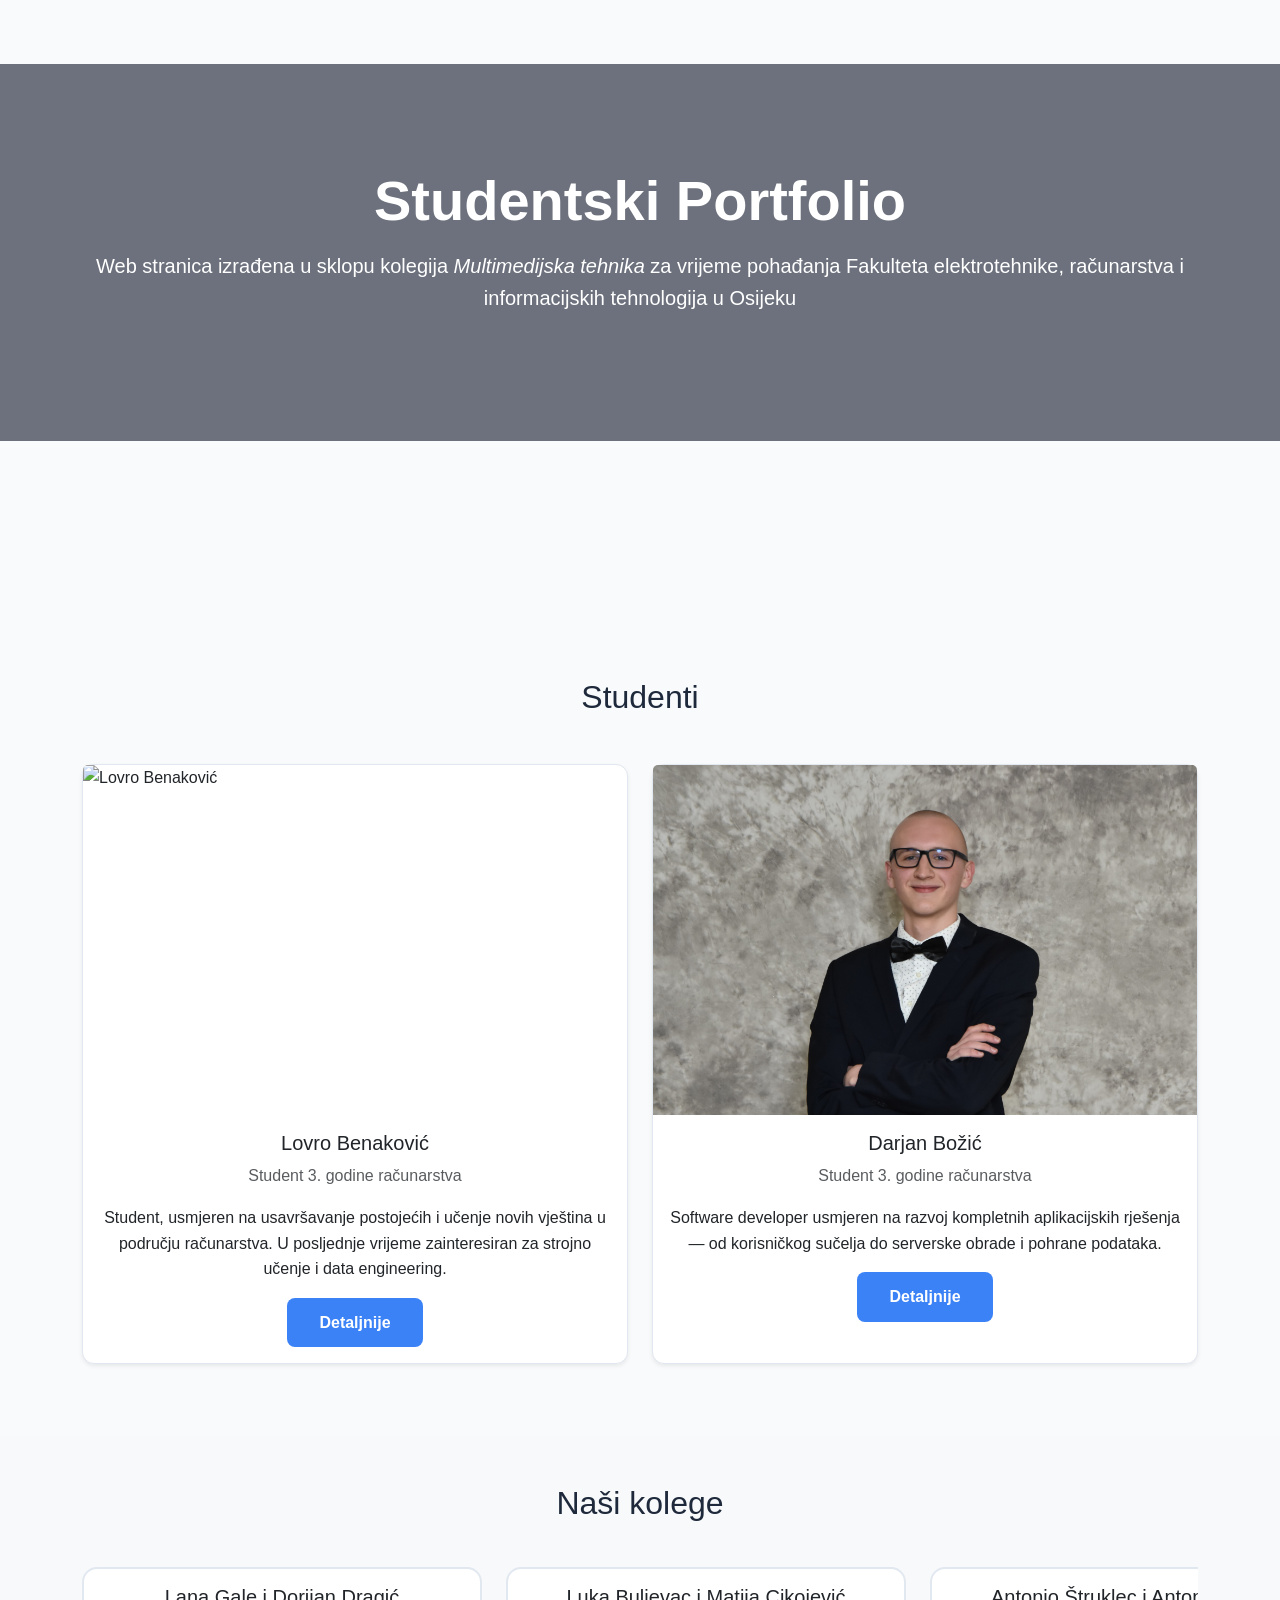
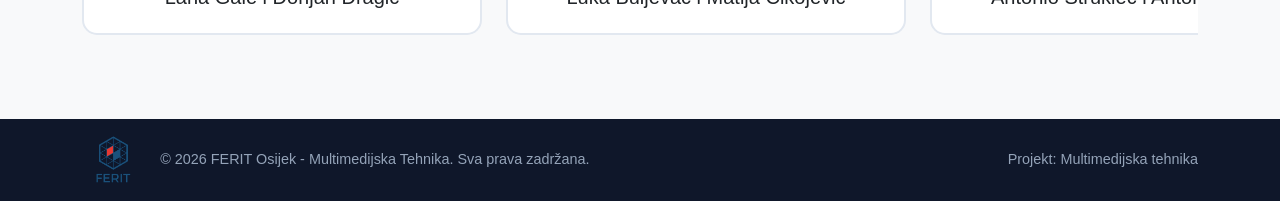
==== index.html @ 5d55bcb5 "Initial commit + fix + compression" ====
<!DOCTYPE html>
<html lang="en">
<head>
    <meta charset="UTF-8">
    <meta name="viewport" content="width=device-width, initial-scale=1.0">
    <title>Portfolio</title>
    <link href="https://cdn.jsdelivr.net/npm/bootstrap@5.3.0/dist/css/bootstrap.min.css" rel="stylesheet">
    <link rel="stylesheet" href="styles.css">
    <script src="https://code.jquery.com/jquery-3.6.0.min.js"></script>
    <script src="https://cdn.jsdelivr.net/npm/@popperjs/core@2.11.6/dist/umd/popper.min.js"></script>
    <script src="https://cdn.jsdelivr.net/npm/bootstrap@5.3.0/dist/js/bootstrap.min.js"></script>
</head>
<body>
    <header>
        <section class="hero-section position-relative overflow-hidden">
            <video autoplay muted loop class="hero-video">
                <source src="videos/hero-video.mp4" type="video/mp4">
                <source src="videos/FERIT.webm" type="video/webm">
                Your browser does not support the video tag.
            </video>
            <div class="hero-overlay d-flex align-items-center">
                <div class="container text-center text-white">
                    <h1 class="display-4 fw-bold mb-3">Studentski Portfolio</h1>
                    <p class="lead mb-4">Web stranica izrađena u sklopu kolegija <i><a href="https://www.ferit.unios.hr/upisi-i-studiji/strucni-prijediplomski-studiji#racunarstvo#SR6-02" target="_blank">Multimedijska tehnika</a></i> za vrijeme pohađanja 
                        <a href="https://www.ferit.unios.hr/" target="_blank">Fakulteta elektrotehnike, računarstva i informacijskih tehnologija u Osijeku</a>
                    </p>
                </div>
            </div>
        </section>
    </header>

    <main>
        <section id="studenti" class="py-5">
            <div class="container">
                <h2 class="text-center mb-5">Studenti</h2>
                <div class="row">
                    <div class="col-md-6 mb-4">
                        <div class="card h-100 shadow-sm">
                            <img src="images/lb/lovro.png" class="card-img-top" alt="Lovro Benaković">
                            <div class="card-body text-center">
                                <h5 class="card-title">Lovro Benaković</h5>
                                <p class="card-text text-muted">Student 3. godine računarstva</p>
                                <p class="card-text">Student, usmjeren na usavršavanje postojećih i učenje novih vještina u području računarstva. 
                                    U posljednje vrijeme zainteresiran za strojno učenje i data engineering.
                                </p>
                                <a href="lbenakovic.html" class="btn btn-primary">Detaljnije</a>
                            </div>
                        </div>
                    </div>
                    <div class="col-md-6 mb-4">
                        <div class="card h-100 shadow-sm">
                            <img src="images/db/darjan.jpg" class="card-img-top" alt="Darjan Božić">
                            <div class="card-body text-center">
                                <h5 class="card-title">Darjan Božić</h5>
                                <p class="card-text text-muted">Student 3. godine računarstva</p>
                                <p class="card-text">Software developer usmjeren na razvoj kompletnih aplikacijskih rješenja — od korisničkog sučelja do serverske obrade i pohrane podataka.</p>
                                <a href="dbozic.html" class="btn btn-primary">Detaljnije</a>
                            </div>
                        </div>
                    </div>
                </div>
            </div>
        </section>
        <section id="ostali" class="py-5 bg-light">
            <div class="container">
                <h2 class="text-center mb-4">Naši kolege</h2>
                <div class="horizontal-scroll">
                    <div class="scroll-container">
                        <a href="https://astmaticar.github.io/Portfolio_Studenata/projekt/" class="student-pair-btn" target="_blank">
                            <button class="pair-content btn btn-outline-dark">
                                <h5>Lana Gale i Dorijan Dragić</h5>
                            </button>
                        </a>
                        <a href="https://webbiography.onrender.com/" class="student-pair-btn" target="_blank">
                            <button class="pair-content btn btn-outline-dark">
                                <h5>Luka Buljevac i Matija Cikojević</h5>
                            </button>
                        </a>
                        <a href="https://multimedija-sula-struklec.netlify.app/" class="student-pair-btn" target="_blank">
                            <button class="pair-content btn btn-outline-dark">
                                <h5>Antonio Štruklec i Antonija Šula</h5>
                            </button>
                        </a>
                    </div>
                </div>
            </div>
        </section>
    </main>
    <footer>
        <div class="container d-flex align-items-center gap-3">
            <img src="images/logo.png" class="footer-logo" alt="Logo">
            <p class="mb-0">© 2026 FERIT Osijek - Multimedijska Tehnika. Sva prava zadržana.</p>
            <span class="ms-auto">Projekt: Multimedijska tehnika</span>
        </div>
    </footer>
</body>
</html>
---- styles.css ----
:root {
    --color-1: #0F172A; 
    --color-2: #3B82F6;
    --color-3: #F8FAFC; 
    --color-4: #E2E8F0; 
    --white: #ffffff;
}

body {
    font-family: 'Inter', 'Segoe UI', Roboto, sans-serif;
    line-height: 1.6;
    color: #1E293B;
    background-color: var(--color-3);
    margin: 0;
}

.navbar {
    background-color: var(--color-1) !important;
    padding: 0.75rem 0;
    border-bottom: 1px solid rgba(255, 255, 255, 0.1);
}

.hero-section {
    height: 70vh; 
    min-height: 400px;
}

.hero-video {
    position: absolute;
    top: 50%;
    left: 50%;
    min-width: 100%;
    min-height: 100%;
    width: auto;
    height: auto;
    z-index: 0;
    transform: translate(-50%, -50%);
    object-fit: cover;
}

.hero-overlay {
    position: relative;
    z-index: 1;
    height: 75%;
    background: rgba(15, 23, 42, 0.6);
}
.hero-overlay a{
    color: white;
    text-decoration: none;
}
.hero-overlay a:hover {
    text-decoration: underline;
}

#studenti .card-img-top {
    height: 350px;
    object-fit: cover;
}

.horizontal-scroll {
    overflow-x: auto;
    padding: 20px 0;
}

.scroll-container {
    display: flex;
    gap: 1.5rem;
    padding-bottom: 1rem;
    
}

.student-pair-btn {
    text-decoration: none;
    flex: 0 0 auto;
}

.pair-content {
    min-width: 400px;
    padding: 1rem !important;
    border: 2px solid var(--color-4) !important;
    background: var(--white);
    border-radius: 15px;
    transition: 0.3s;
}

.pair-content:hover {
    border-color: #F8FAFC !important;
    background: #3B82F6;
    transform: translateY(-3px);
}

.portfolio-card.profile-details {
    display: flex;
    flex-direction: row;
    align-items: center;
    gap: 3rem;
    max-width: 1000px;
    margin: 3rem auto;
    padding: 2.5rem;
    background-color: var(--white);
    border-radius: 20px;
    box-shadow: 0 10px 25px rgba(15, 23, 42, 0.05);
    border: 1px solid var(--color-4);
}

.profile-details .profile-photo {
    width: 180px;
    height: 180px;
    object-fit: cover;
    border-radius: 50%;
    border: 4px solid var(--white);
    box-shadow: 0 0 0 4px var(--color-2);
    flex-shrink: 0;
    cursor: pointer;
    transition: 0.3s ease;
}

.profile-photo:hover {
    transform: translateY(-5px);
    box-shadow: 0 0 0 4px #2563eb;
    scale: 1.07;
}

.profile-info h1 {
    font-size: 2.2rem;
    font-weight: 800;
    color: var(--color-1);
}

section {
    padding: 4rem 0;
}

.card {
    border: 1px solid var(--color-4);
    border-radius: 12px;
    background-color: var(--white);
    transition: 0.3s ease;
}

.card:hover {
    transform: translateY(-5px);
    box-shadow: 0 12px 20px rgba(15, 23, 42, 0.08);
}

.btn-primary {
    background-color: var(--color-2);
    border: none;
    border-radius: 8px;
    padding: 0.8rem 2rem;
    font-weight: 600;
}

.btn-primary:hover {
    background-color: #2563eb;
    transform: translateY(-2px);
}

footer {
    background-color: var(--color-1);
    color: #94A3B8;
    padding: 1rem 0;
    font-size: 0.9rem;
}

.footer-logo {
    height: 50px;
    width: auto;
}

@media (max-width: 768px) {
    .portfolio-card.profile-details {
        flex-direction: column;
        text-align: center;
        gap: 1.5rem;
        margin: 1rem;
    }
    .hero-section { height: 50vh; }
}

.info-strip {
    display: flex;
    flex-wrap: wrap; 
    background: var(--white);
    border: 1px solid var(--color-4);
    border-radius: 16px;
    overflow: hidden;
    box-shadow: 0 4px 15px rgba(15, 23, 42, 0.05);
    margin-bottom: 2rem;
}

.info-chip {
    flex: 1 1 200px;
    padding: 1.5rem;
    border-right: 1px solid var(--color-4);
    border-bottom: 1px solid var(--color-4);
    display: flex;
    flex-direction: column;
    justify-content: center;
    transition: background 0.2s ease;
}

.info-chip:last-child {
    border-right: none;
}

.info-chip:hover {
    background-color: var(--color-3);
}

.info-chip .info-label {
    color: var(--color-2);
    font-size: 0.7rem;
    font-weight: 700;
    text-transform: uppercase;
    letter-spacing: 1px;
    margin-bottom: 0.3rem;
    display: block;
}

.info-chip .info-value {
    color: var(--color-1);
    font-weight: 600;
    font-size: 1rem;
    word-break: break-word;
}


@media (max-width: 768px) {
    .info-chip {
        border-right: none;
        flex: 1 1 100%;
    }
}

.info-value a{
    color: var(--color-1);
    text-decoration: none;
}
.info-value a:hover {
    text-decoration: underline;
}

.skola a {
    color: var(--color-1);
    text-decoration: none;
}
.skola a:hover {
    text-decoration: underline;
}
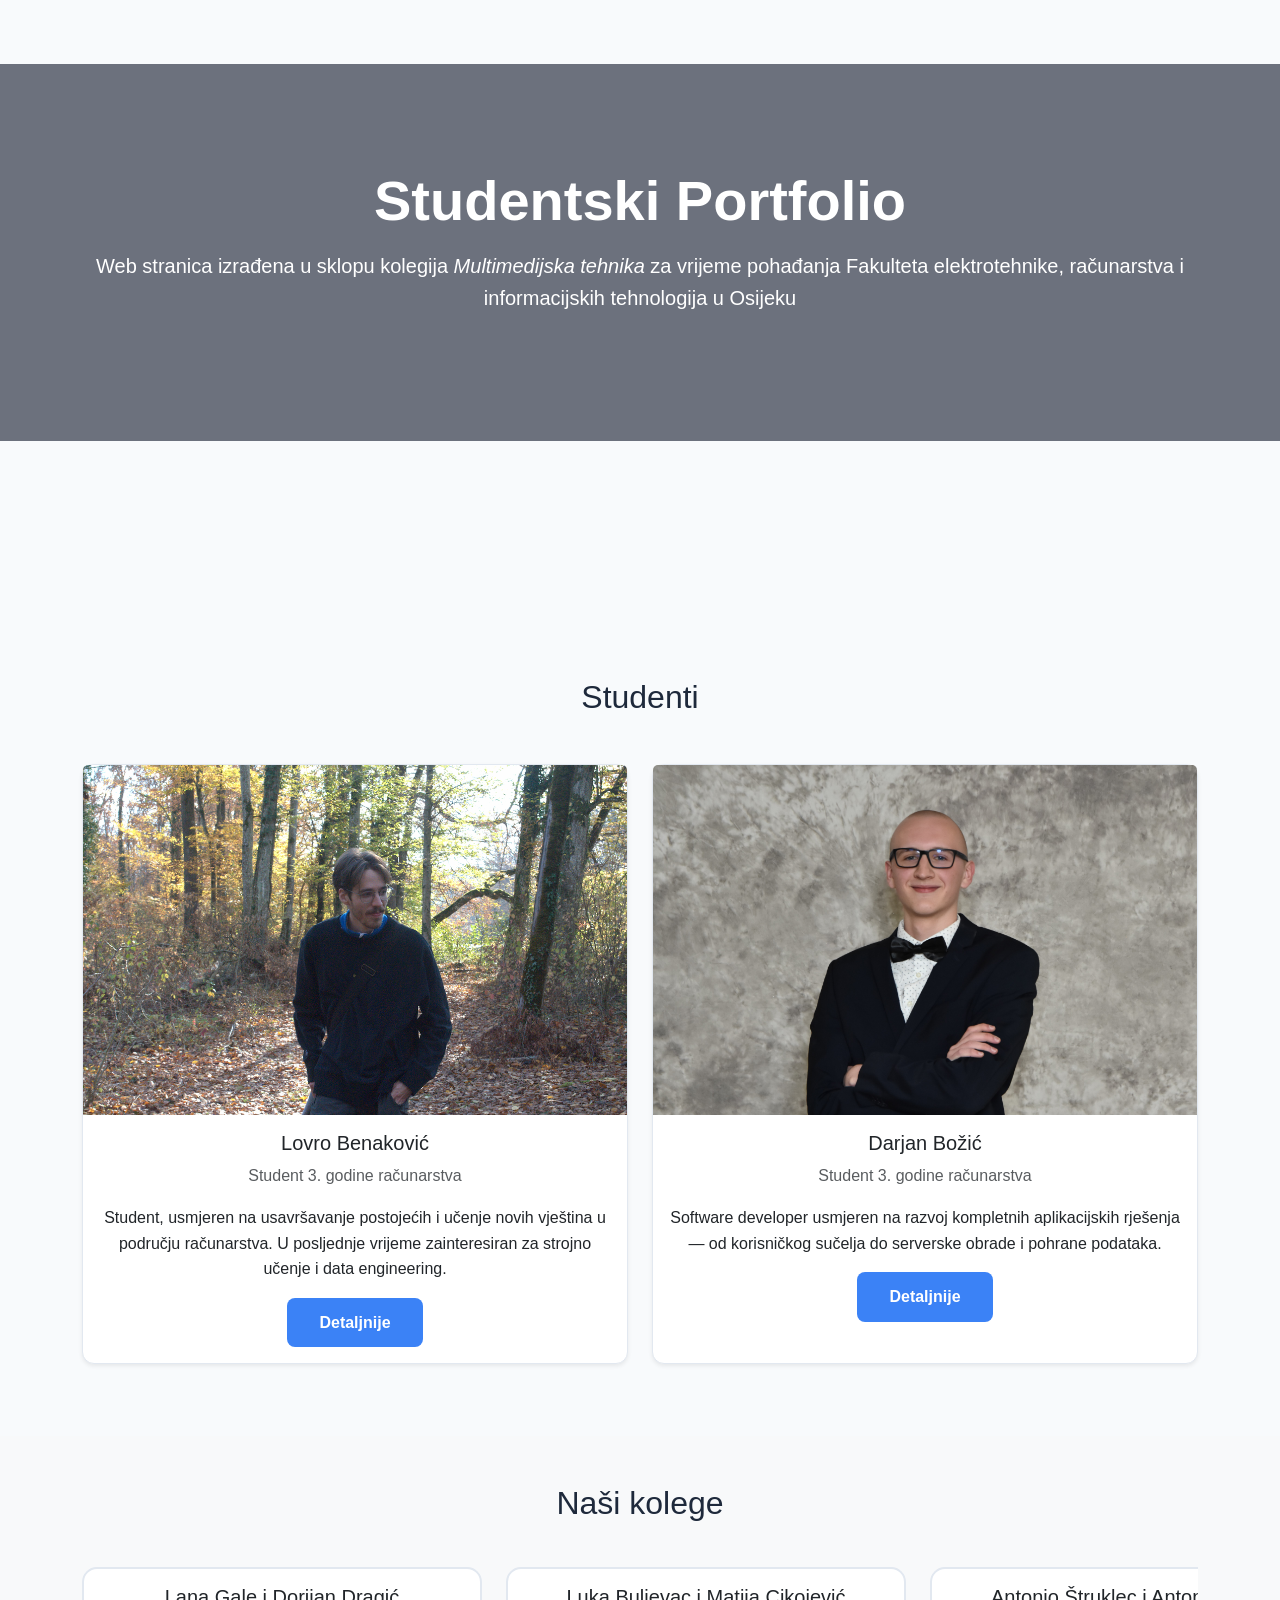
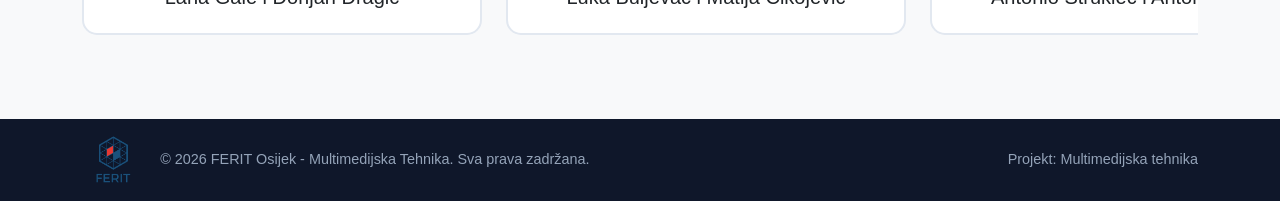
==== commit 6a37b243: "Fixes for low res photos" ====
--- a/index.html
+++ b/index.html
@@ -36,7 +36,7 @@
                 <div class="row">
                     <div class="col-md-6 mb-4">
                         <div class="card h-100 shadow-sm">
-                            <img src="images/lb/lovro.png" class="card-img-top" alt="Lovro Benaković">
+                            <img src="images/lb/lovro-lowRes.png" class="card-img-top" alt="Lovro Benaković">
                             <div class="card-body text-center">
                                 <h5 class="card-title">Lovro Benaković</h5>
                                 <p class="card-text text-muted">Student 3. godine računarstva</p>
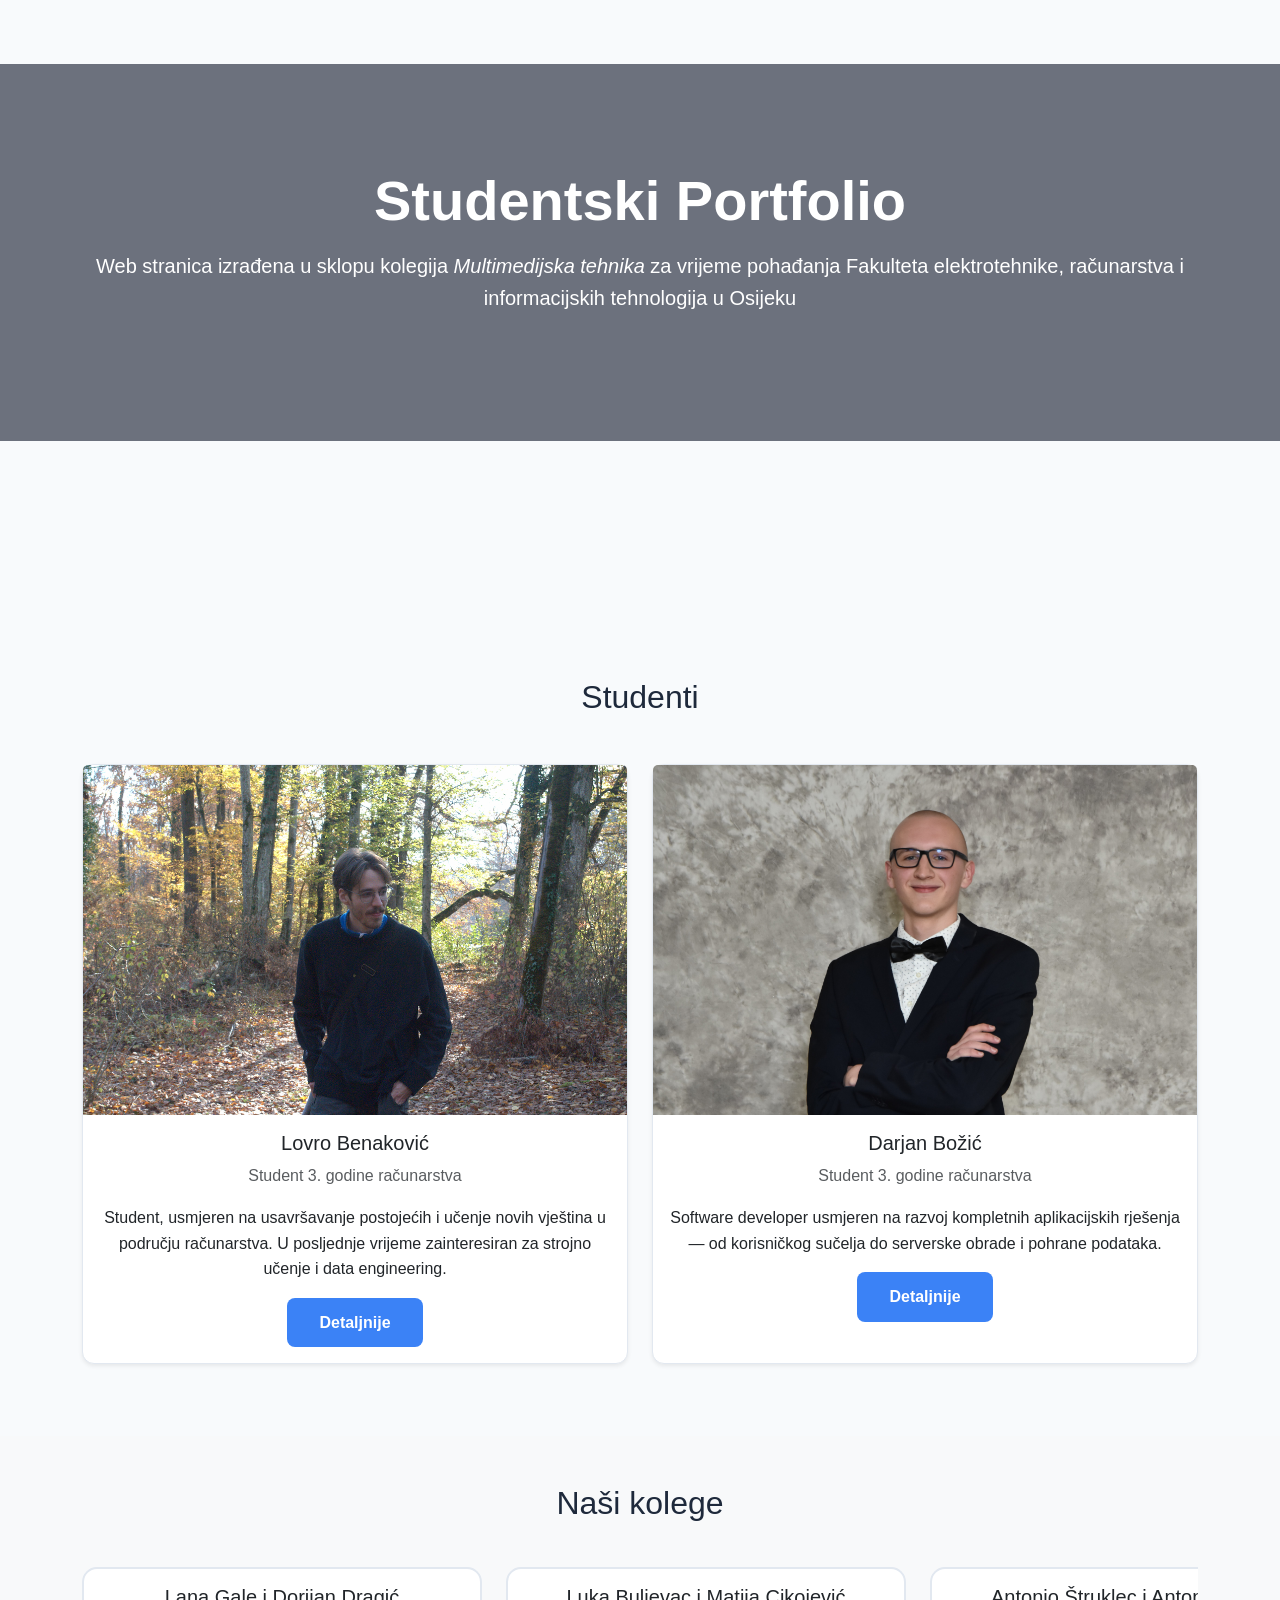
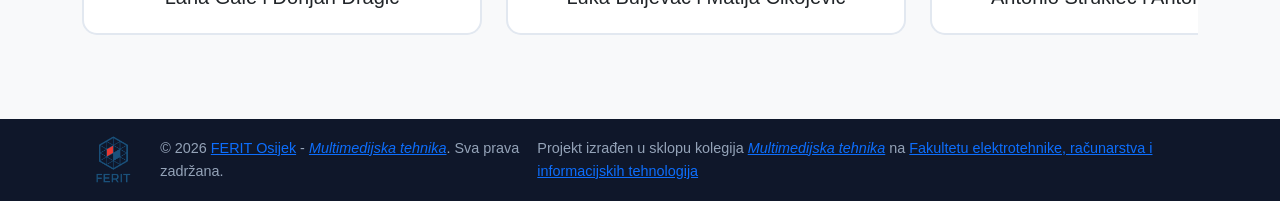
==== commit 67ca884e: "Changes to URL's" ====
--- a/index.html
+++ b/index.html
@@ -89,8 +89,8 @@
     <footer>
         <div class="container d-flex align-items-center gap-3">
             <img src="images/logo.png" class="footer-logo" alt="Logo">
-            <p class="mb-0">© 2026 FERIT Osijek - Multimedijska Tehnika. Sva prava zadržana.</p>
-            <span class="ms-auto">Projekt: Multimedijska tehnika</span>
+            <p class="mb-0">© 2026 <a href="https://www.ferit.unios.hr/">FERIT Osijek</a> - <a href="https://www.ferit.unios.hr/upisi-i-studiji/strucni-prijediplomski-studiji#racunarstvo#SR6-02" target="_blank"><i>Multimedijska tehnika</i></a>. Sva prava zadržana.</p>
+            <span class="ms-auto">Projekt izrađen u sklopu kolegija <a href="https://www.ferit.unios.hr/upisi-i-studiji/strucni-prijediplomski-studiji#racunarstvo#SR6-02" target="_blank"><i>Multimedijska tehnika</i></a> na <a href="https://www.ferit.unios.hr/" target="_blank">Fakultetu elektrotehnike, računarstva i informacijskih tehnologija</a></span>
         </div>
     </footer>
 </body>
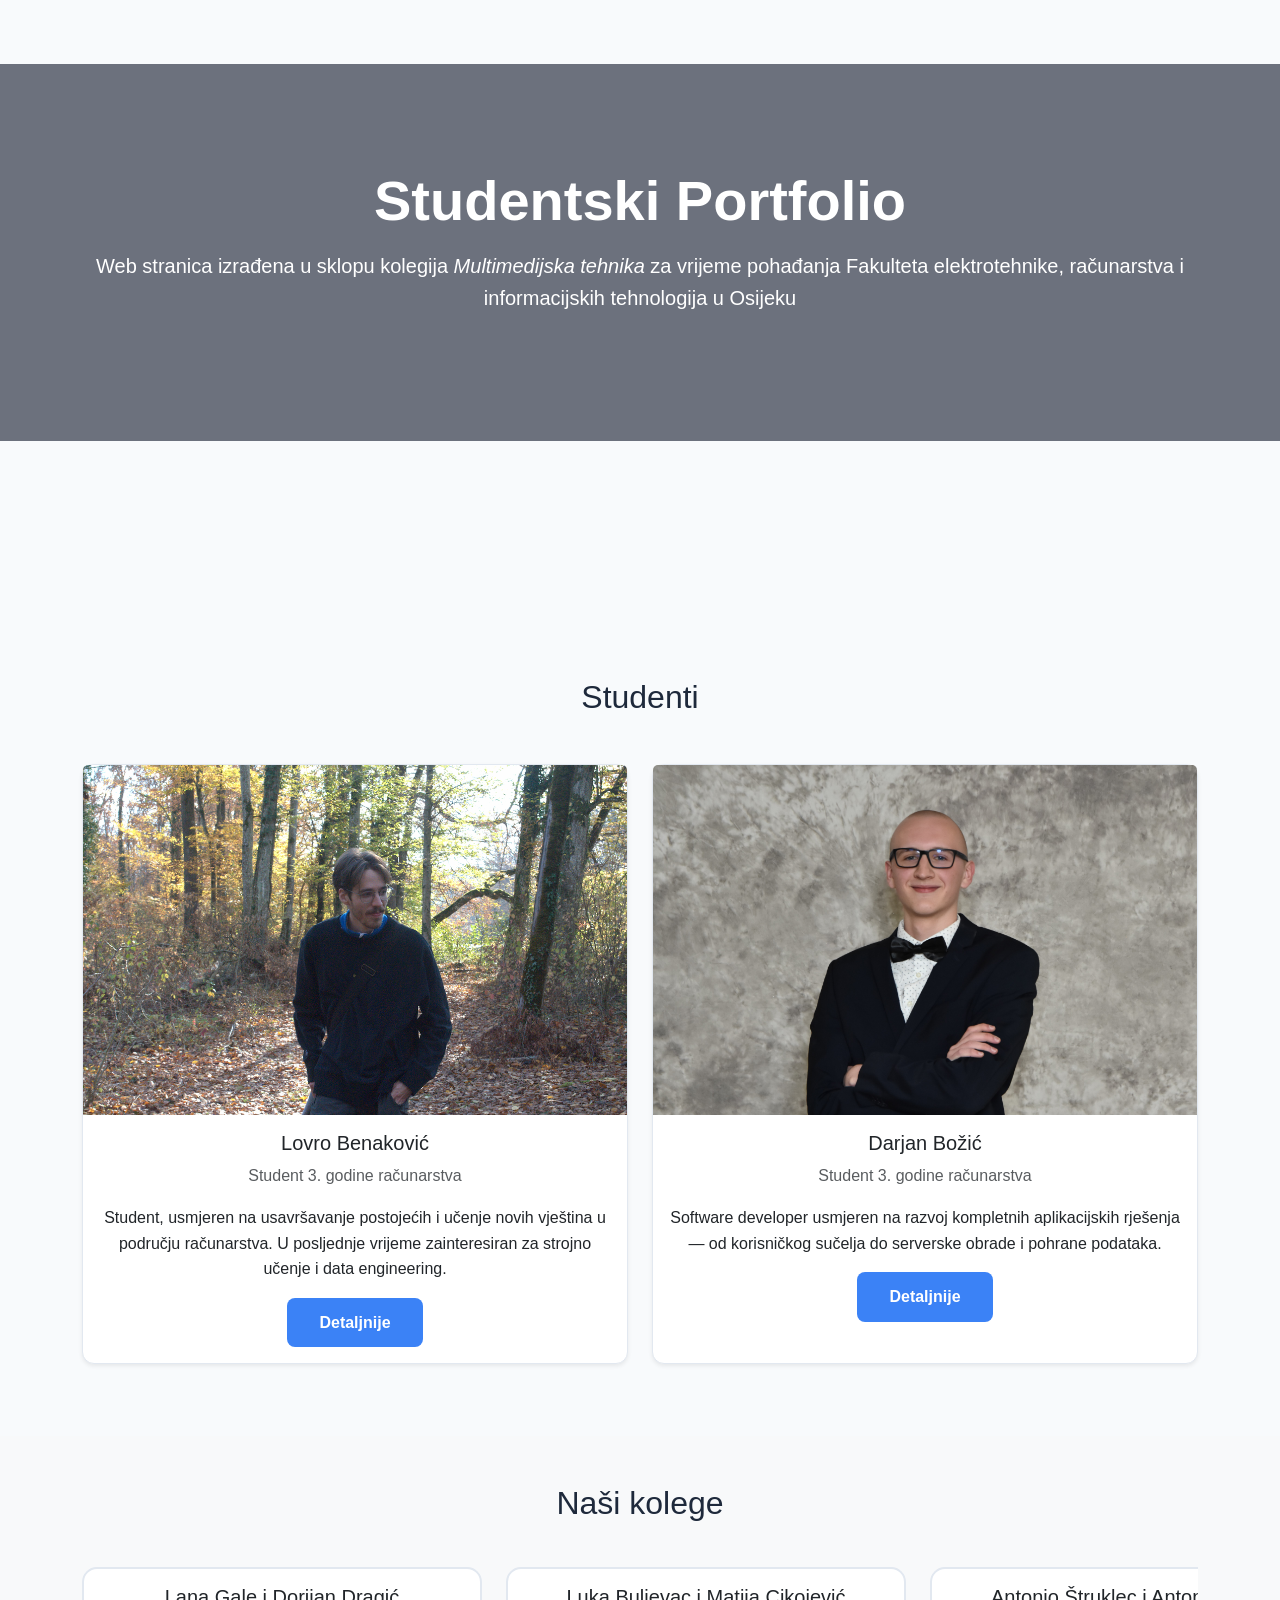
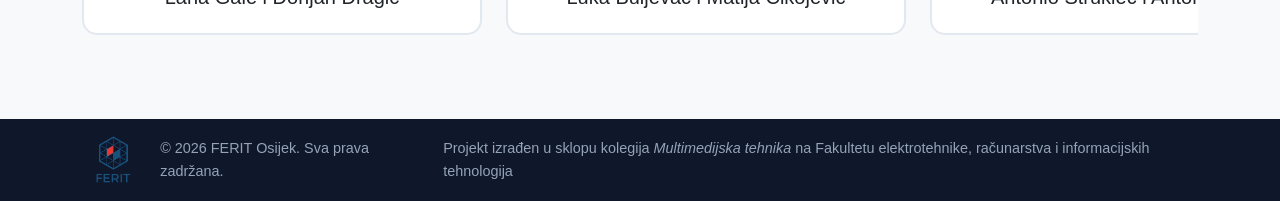
==== commit b24e282d: "Shorter description for footer" ====
--- a/index.html
+++ b/index.html
@@ -89,7 +89,7 @@
     <footer>
         <div class="container d-flex align-items-center gap-3">
             <img src="images/logo.png" class="footer-logo" alt="Logo">
-            <p class="mb-0">© 2026 <a href="https://www.ferit.unios.hr/">FERIT Osijek</a> - <a href="https://www.ferit.unios.hr/upisi-i-studiji/strucni-prijediplomski-studiji#racunarstvo#SR6-02" target="_blank"><i>Multimedijska tehnika</i></a>. Sva prava zadržana.</p>
+            <p class="mb-0">© 2026 <a href="https://www.ferit.unios.hr/"></a>FERIT Osijek</a>. Sva prava zadržana.</p>
             <span class="ms-auto">Projekt izrađen u sklopu kolegija <a href="https://www.ferit.unios.hr/upisi-i-studiji/strucni-prijediplomski-studiji#racunarstvo#SR6-02" target="_blank"><i>Multimedijska tehnika</i></a> na <a href="https://www.ferit.unios.hr/" target="_blank">Fakultetu elektrotehnike, računarstva i informacijskih tehnologija</a></span>
         </div>
     </footer>
--- a/styles.css
+++ b/styles.css
@@ -168,6 +168,11 @@
     width: auto;
 }
 
+footer a {
+    color: #94A3B8;
+    text-decoration: none;
+}
+
 @media (max-width: 768px) {
     .portfolio-card.profile-details {
         flex-direction: column;
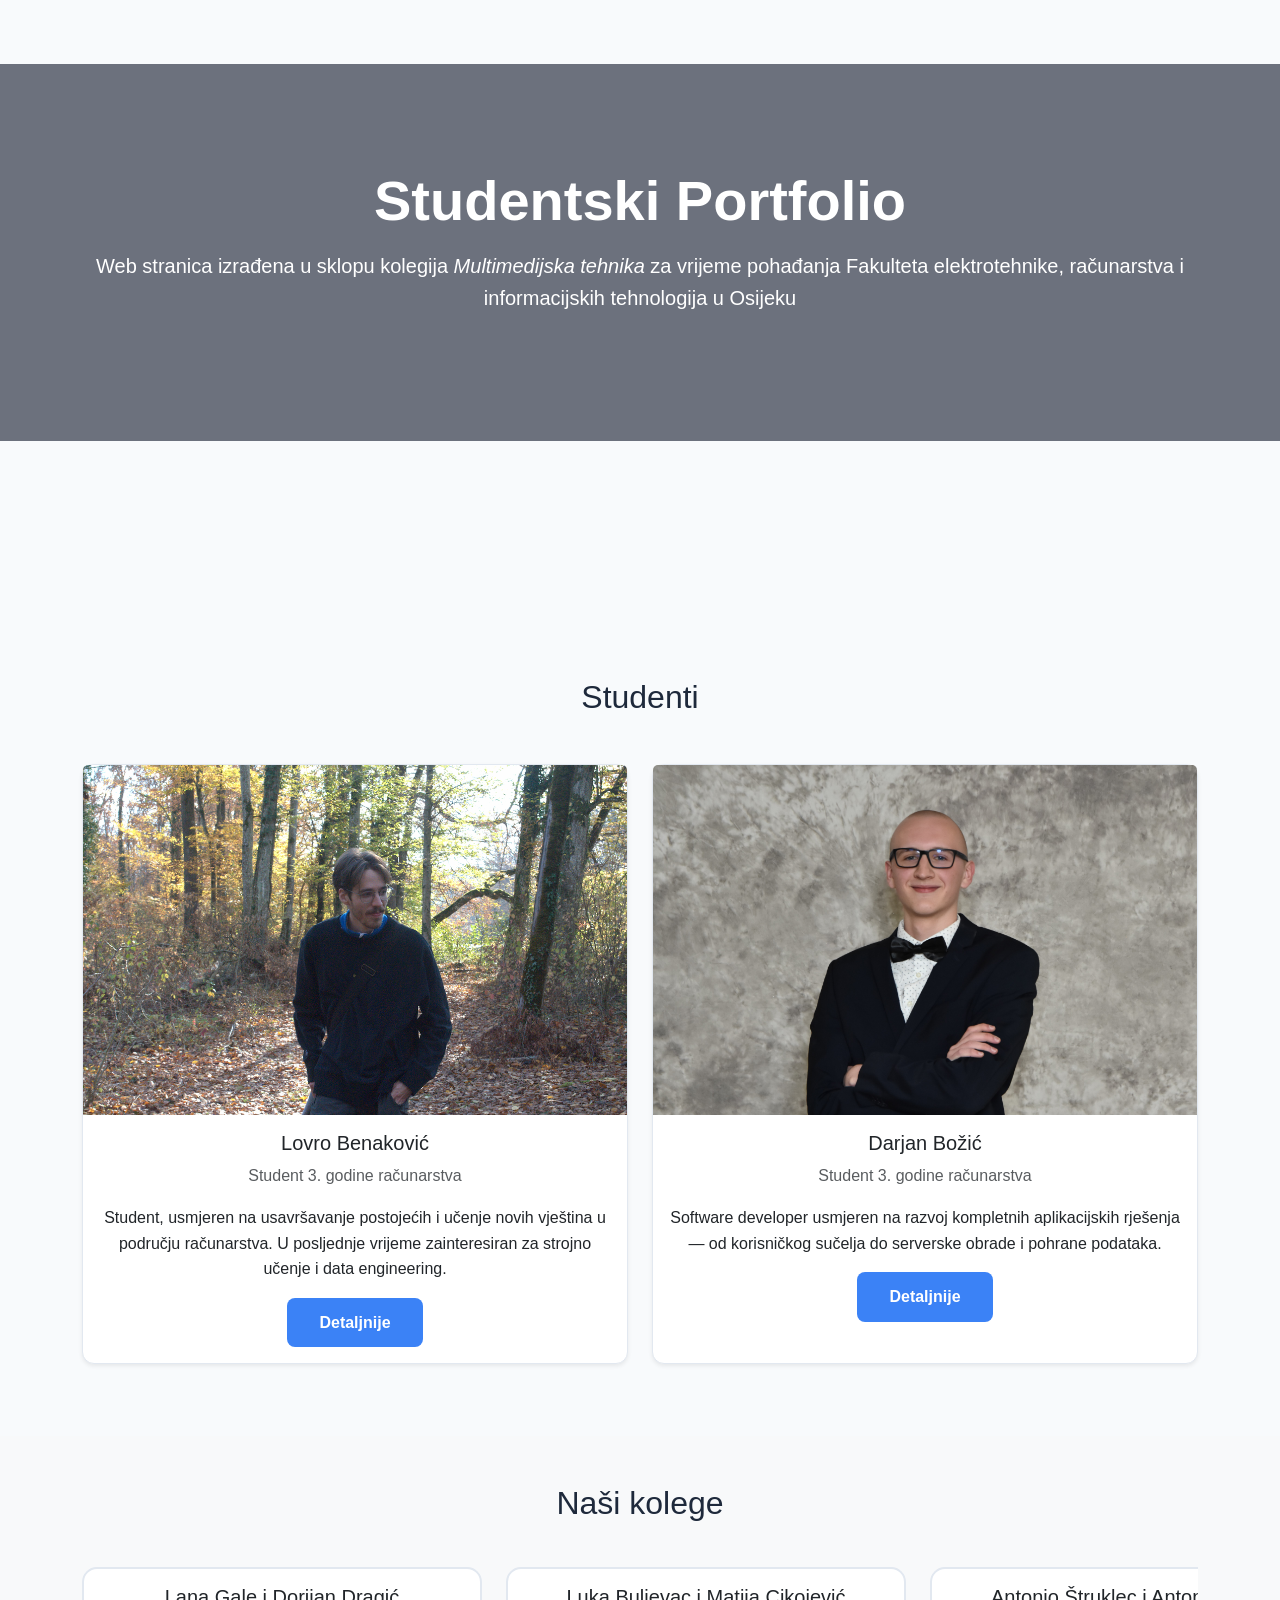
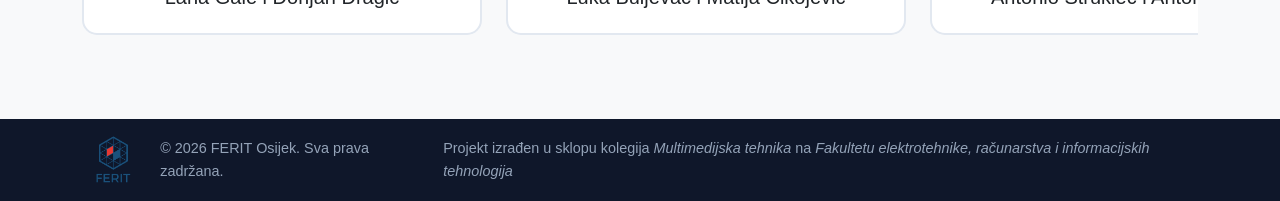
==== commit ae585159: "Add italic to links" ====
--- a/index.html
+++ b/index.html
@@ -90,7 +90,7 @@
         <div class="container d-flex align-items-center gap-3">
             <img src="images/logo.png" class="footer-logo" alt="Logo">
             <p class="mb-0">© 2026 <a href="https://www.ferit.unios.hr/"></a>FERIT Osijek</a>. Sva prava zadržana.</p>
-            <span class="ms-auto">Projekt izrađen u sklopu kolegija <a href="https://www.ferit.unios.hr/upisi-i-studiji/strucni-prijediplomski-studiji#racunarstvo#SR6-02" target="_blank"><i>Multimedijska tehnika</i></a> na <a href="https://www.ferit.unios.hr/" target="_blank">Fakultetu elektrotehnike, računarstva i informacijskih tehnologija</a></span>
+            <span class="ms-auto">Projekt izrađen u sklopu kolegija <a href="https://www.ferit.unios.hr/upisi-i-studiji/strucni-prijediplomski-studiji#racunarstvo#SR6-02" target="_blank"><i>Multimedijska tehnika</i></a> na <a href="https://www.ferit.unios.hr/" target="_blank"><i>Fakultetu elektrotehnike, računarstva i informacijskih tehnologija</i></a></span>
         </div>
     </footer>
 </body>
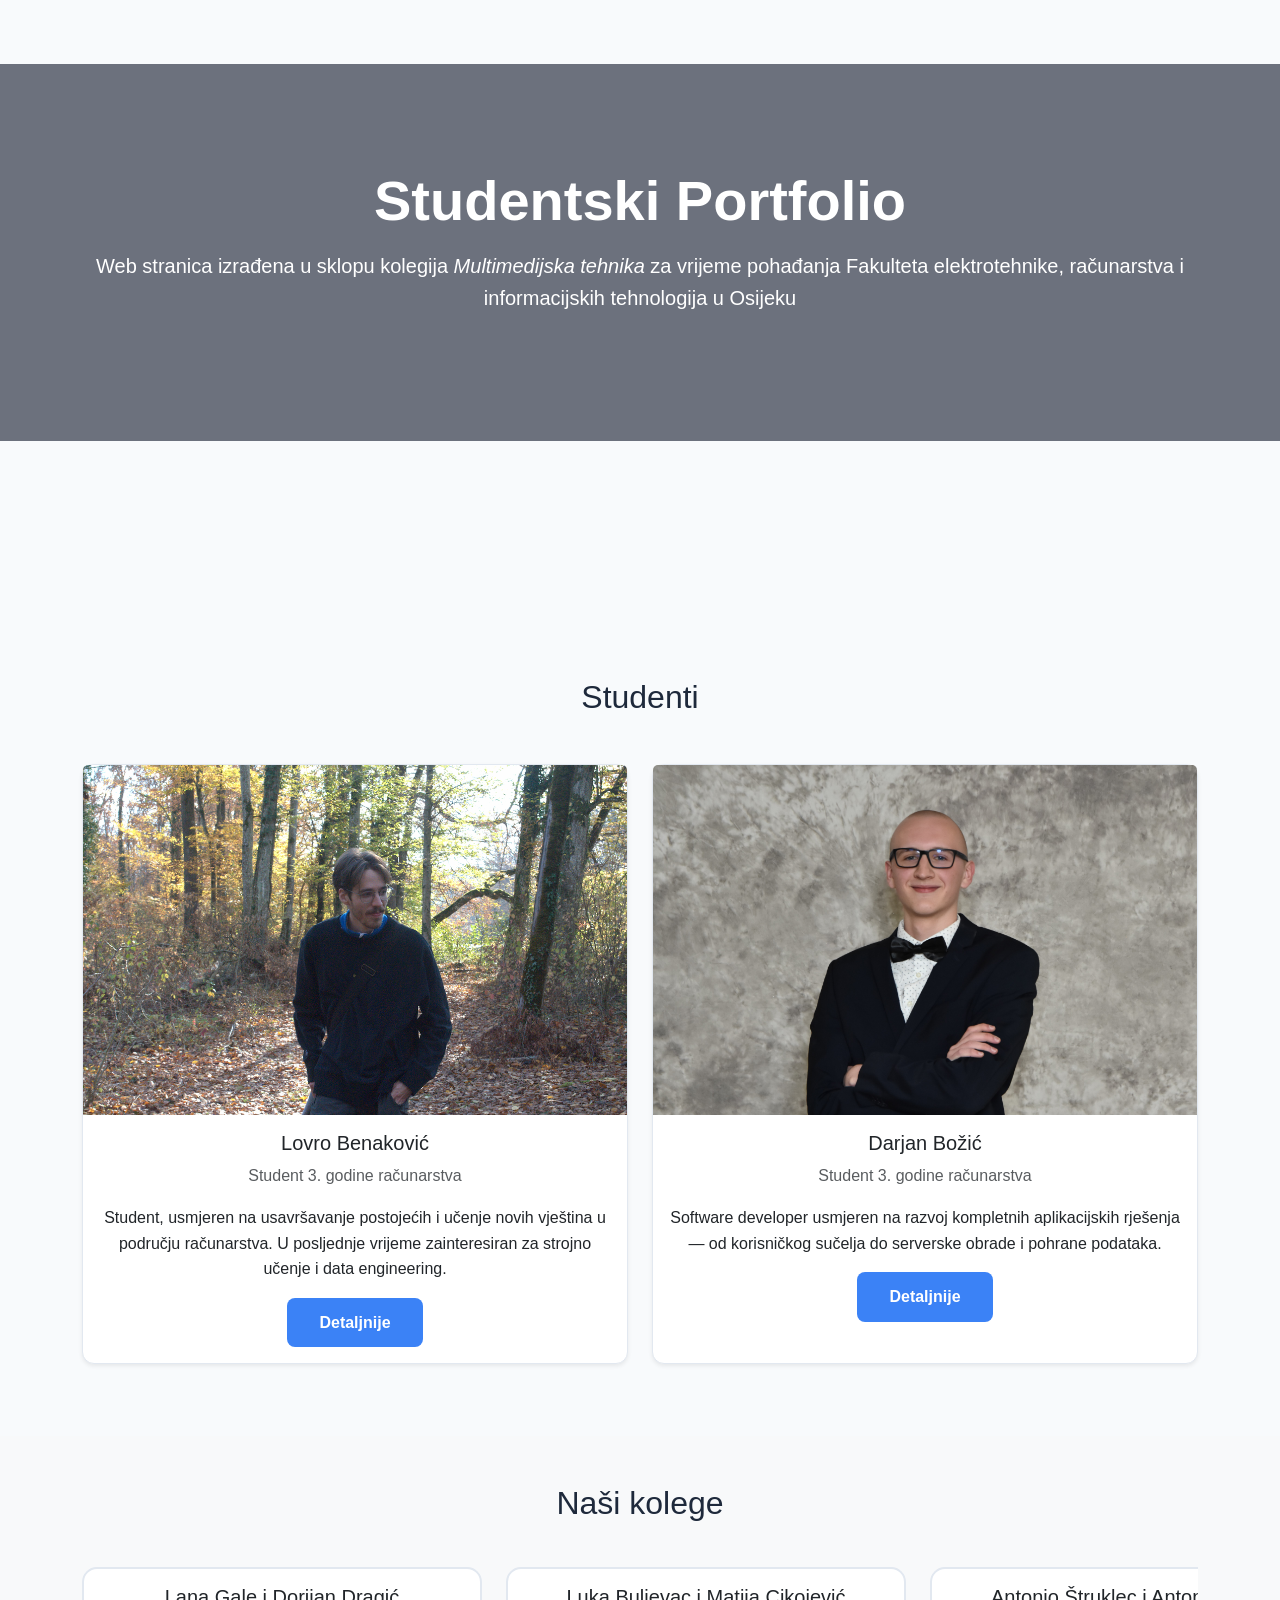
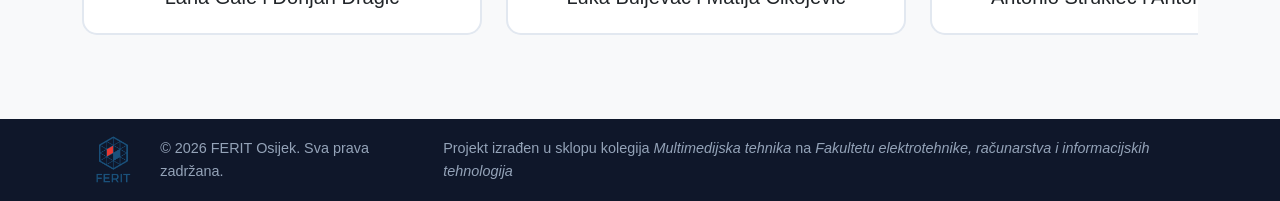
==== commit d01295c6: "Fix </a>" ====
--- a/index.html
+++ b/index.html
@@ -89,7 +89,7 @@
     <footer>
         <div class="container d-flex align-items-center gap-3">
             <img src="images/logo.png" class="footer-logo" alt="Logo">
-            <p class="mb-0">© 2026 <a href="https://www.ferit.unios.hr/"></a>FERIT Osijek</a>. Sva prava zadržana.</p>
+            <p class="mb-0">© 2026 <a href="https://www.ferit.unios.hr/">FERIT Osijek</a>. Sva prava zadržana.</p>
             <span class="ms-auto">Projekt izrađen u sklopu kolegija <a href="https://www.ferit.unios.hr/upisi-i-studiji/strucni-prijediplomski-studiji#racunarstvo#SR6-02" target="_blank"><i>Multimedijska tehnika</i></a> na <a href="https://www.ferit.unios.hr/" target="_blank"><i>Fakultetu elektrotehnike, računarstva i informacijskih tehnologija</i></a></span>
         </div>
     </footer>
--- a/styles.css
+++ b/styles.css
@@ -173,6 +173,10 @@
     text-decoration: none;
 }
 
+footer a:hover {
+    text-decoration: underline;
+}
+
 @media (max-width: 768px) {
     .portfolio-card.profile-details {
         flex-direction: column;
